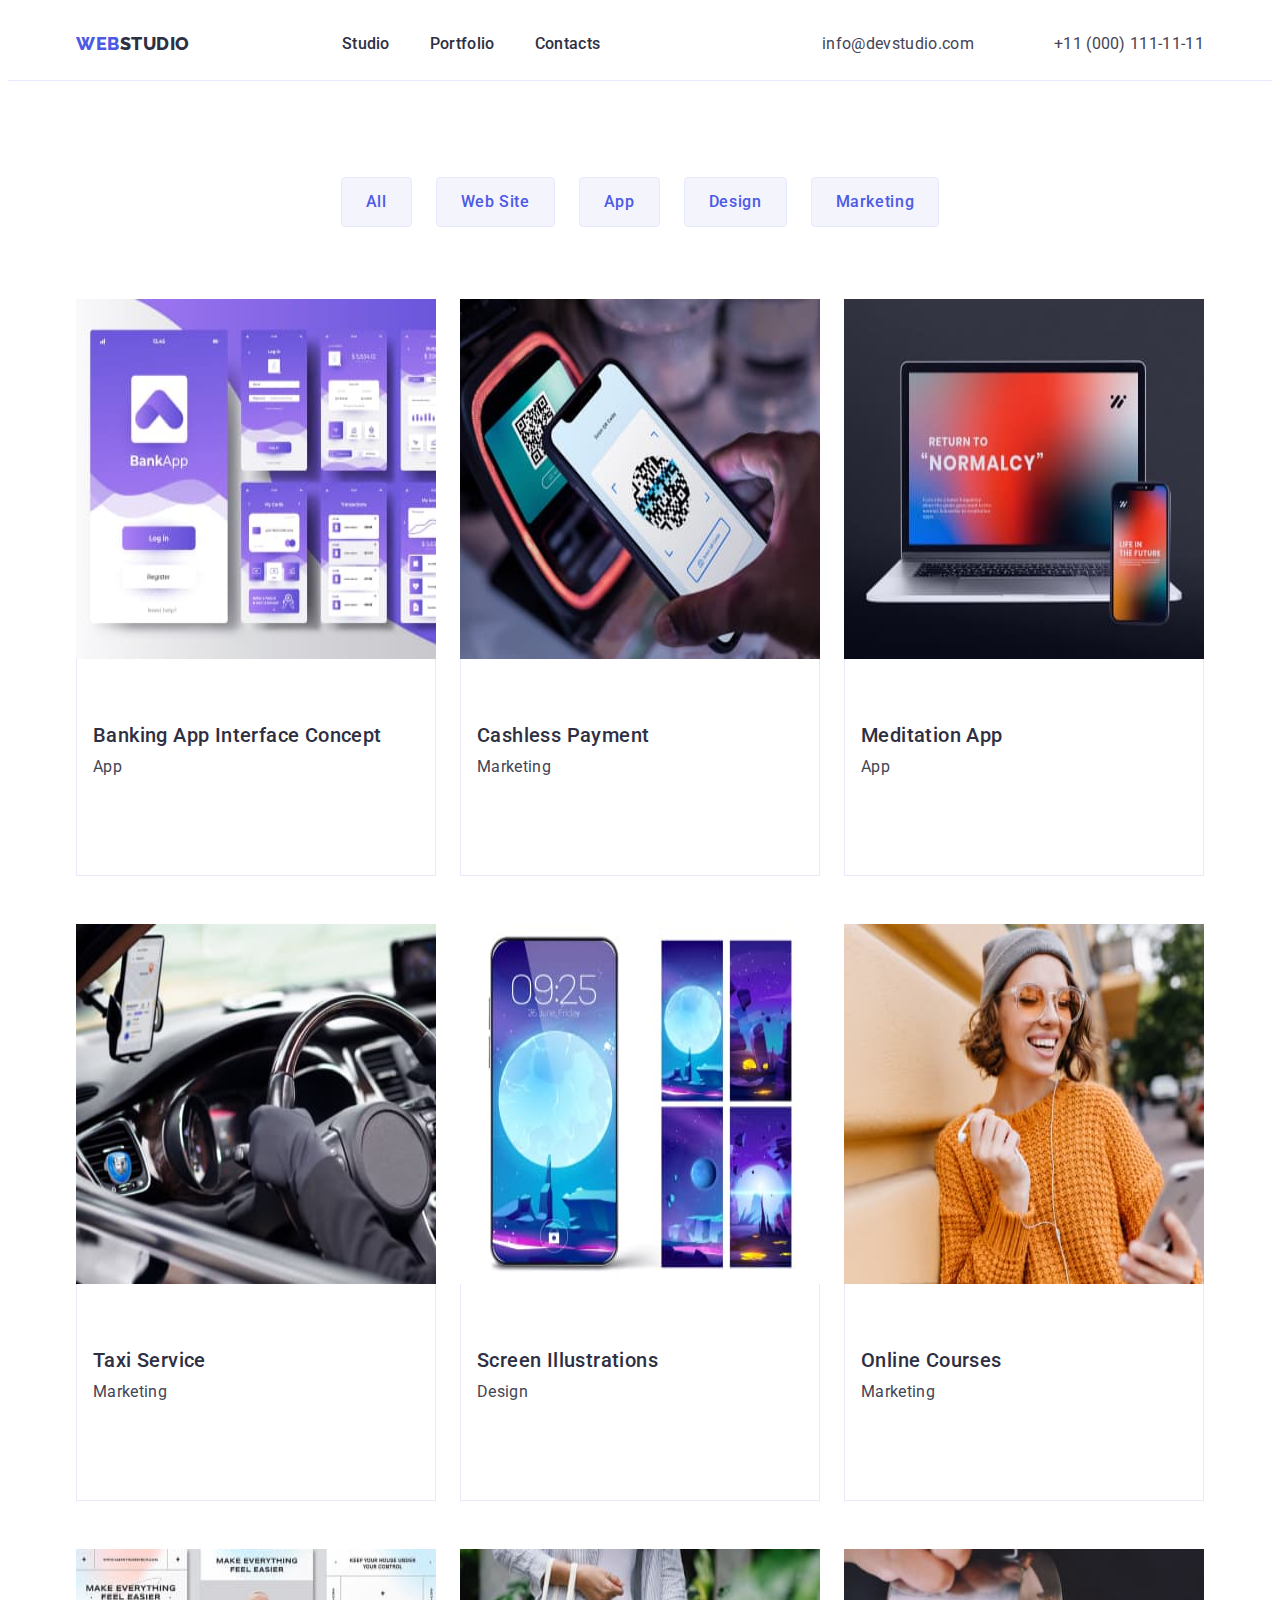
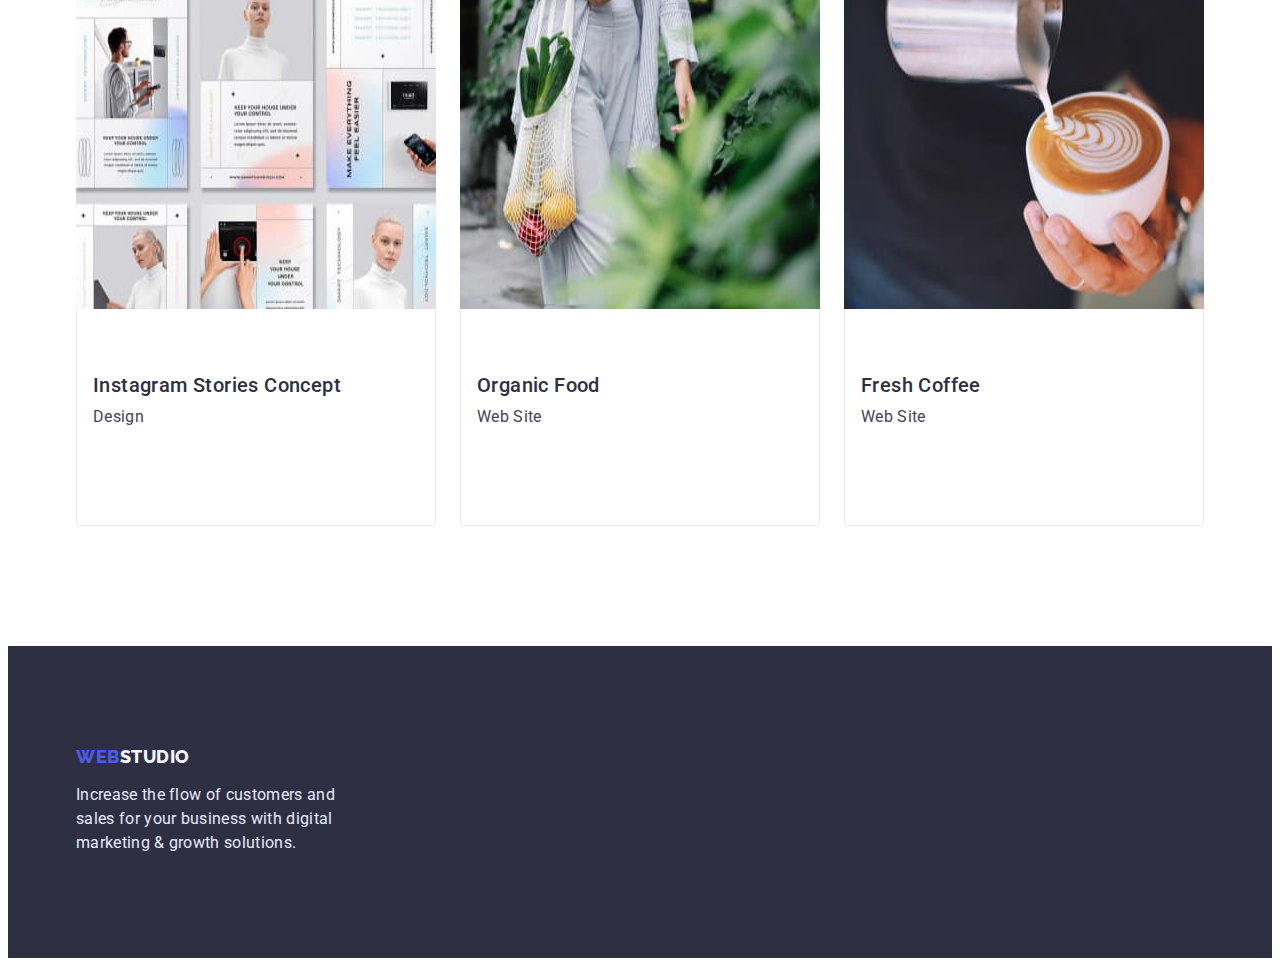
==== portfolio.html @ e3ccdee2 "Add files via upload" ====
<!DOCTYPE html>
<html lang="en">
  <head>
    <meta charset="UTF-8" />
    <meta http-equiv="X-UA-Compatible" content="IE=edge" />
    <meta name="viewport" content="width=device-width, initial-scale=1.0" />
    <title>WebStudio</title>
    <link rel="preconnect" href="https://fonts.googleapis.com" />
    <link rel="preconnect" href="https://fonts.gstatic.com" crossorigin />
    <link
      href="https://fonts.googleapis.com/css2?family=Roboto:wght@400;500;600;700&display=swap"
      rel="stylesheet"
    />
    <link rel="preconnect" href="https://fonts.googleapis.com" />
    <link rel="preconnect" href="https://fonts.gstatic.com" crossorigin />
    <link
      href="https://fonts.googleapis.com/css2?family=Raleway:wght@800&family=Roboto:wght@400;500;700&display=swap"
      rel="stylesheet"
    />
    <link
      rel="stylesheet"
      href="https://cdnjs.cloudflare.com/ajax/libs/modern-normalize/1.1.0/modern-normalize.min.css"
      integrity="sha512-wpPYUAdjBVSE4KJnH1VR1HeZfpl1ub8YT/NKx4PuQ5NmX2tKuGu6U/JRp5y+Y8XG2tV+wKQpNHVUX03MfMFn9Q=="
      crossorigin="anonymous"
      referrerpolicy="no-referrer"
    />
    <link rel="stylesheet" href="./css/styles.css" />
  </head>

  <body>
    <!-- header -->
    <header class="header">
      <div class="container header-container">
        <nav class="header-navigation">
          <a class="logo link" href="./index.html"
            >WEB <span class="logo-up-studio">Studio</span>
          </a>
          <ul class="header-list list">
            <li class="header-nav-item">
              <a class="header-nav-link link" href="./index.html">Studio</a>
            </li>
            <li class="header-nav-item">
              <a class="header-nav-link link" href="./portfolio.html"
                >Portfolio</a
              >
            </li>
            <li class="header-nav-item">
              <a class="header-nav-link link" href="">Contacts</a>
            </li>
          </ul>
        </nav>

        <address class="header-address">
          <ul class="header-list list">
            <li class="header-adrs-item">
              <a class="header-adrs-link link" href="mailto:info@devstudio.com"
                >info@devstudio.com</a
              >
            </li>
            <li class="header-adrs-item">
              <a class="header-adrs-link link" href="tel:+110001111111"
                >+11 (000) 111-11-11</a
              >
            </li>
          </ul>
        </address>
      </div>
    </header>

    <!-- main part -->
    <main>
      <!-- filter -->
      <section class="filter">
        <div class="container">
          <h1 hidden>Filter</h1>
          <ul class="filter-list list">
            <li><button class="filter-item" type="button">All</button></li>
            <li><button class="filter-item" type="button">Web Site</button></li>
            <li><button class="filter-item" type="button">App</button></li>
            <li><button class="filter-item" type="button">Design</button></li>
            <li>
              <button class="filter-item" type="button">Marketing</button>
            </li>
          </ul>

          <ul class="project-list list">
            <li class="project-item">
              <a class="link" href="">
                <img
                  src="./images/portfolio-9.jpg"
                  alt="Banking App Interface Concept"
                  width="360"
                  height="360"
                />
                <div class="project-div">
                  <h2 class="project-head">Banking App Interface Concept</h2>
                  <p class="project-text">App</p>
                </div>
              </a>
            </li>
            <li class="project-item">
              <a class="link" href="">
                <img
                  src="./images/portfolio-8.jpg"
                  alt="Cashless Payment"
                  width="360"
                  height="360"
                />
                <div class="project-div">
                  <h2 class="project-head">Cashless Payment</h2>
                  <p class="project-text">Marketing</p>
                </div>
              </a>
            </li>
            <li class="project-item">
              <a class="link" href="">
                <img
                  src="./images/portfolio-7.jpg"
                  alt="Meditaion App"
                  width="360"
                  height="360"
                />
                <div class="project-div">
                  <h2 class="project-head">Meditation App</h2>
                  <p class="project-text">App</p>
                </div>
              </a>
            </li>
            <li class="project-item">
              <a class="link" href="">
                <img
                  src="./images/portfolio-6.jpg"
                  alt="Taxi Service"
                  width="360"
                  height="360"
                />
                <div class="project-div">
                  <h2 class="project-head">Taxi Service</h2>
                  <p class="project-text">Marketing</p>
                </div>
              </a>
            </li>
            <li class="project-item">
              <a class="link" href="">
                <img
                  src="./images/portfolio-5.jpg"
                  alt="Screen Illustrations"
                  width="360"
                  height="360"
                />
                <div class="project-div">
                  <h2 class="project-head">Screen Illustrations</h2>
                  <p class="project-text">Design</p>
                </div>
              </a>
            </li>
            <li class="project-item">
              <a class="link" href="">
                <img
                  src="./images/portfolio-4.jpg"
                  alt="Online Courses"
                  width="360"
                  height="360"
                />
                <div class="project-div">
                  <h2 class="project-head">Online Courses</h2>
                  <p class="project-text">Marketing</p>
                </div>
              </a>
            </li>
            <li class="project-item">
              <a class="link" href="">
                <img
                  src="./images/portfolio-3.jpg"
                  alt="Instagram Stories Concept"
                  width="360"
                  height="360"
                />
                <div class="project-div">
                  <h2 class="project-head">Instagram Stories Concept</h2>
                  <p class="project-text">Design</p>
                </div>
              </a>
            </li>
            <li class="project-item">
              <a class="link" href="">
                <img
                  src="./images/portfolio-2.jpg"
                  alt="Organic Food"
                  width="360"
                  height="360"
                />
                <div class="project-div">
                  <h2 class="project-head">Organic Food</h2>
                  <p class="project-text">Web Site</p>
                </div>
              </a>
            </li>
            <li class="project-item">
              <a class="link" href="">
                <img
                  src="./images/portfolio-1.jpg"
                  alt="Fresh Coffee"
                  width="360"
                  height="360"
                />
                <div class="project-div">
                  <h2 class="project-head">Fresh Coffee</h2>
                  <p class="project-text">Web Site</p>
                </div>
              </a>
            </li>
          </ul>
        </div>
      </section>
    </main>

    <!-- footer -->
    <footer class="footer">
      <div class="container">
        <div class="footer-div">
          <a class="logo link" href="./index.html"
            >WEB <span class="logo-down-studio">Studio</span>
          </a>
          <p class="footer-par">
            Increase the flow of customers and sales for your business with
            digital marketing & growth solutions.
          </p>
        </div>
      </div>
    </footer>
  </body>
</html>
---- css/styles.css ----
* {
  box-sizing: border-box;
}

:root {
}

p,
h1,
h2,
h3,
h4,
h5,
h6 {
  margin: 0;
}

ul {
  margin: 0;
  padding-left: 0;
}

button {
  cursor: pointer;
}

address {
  font-style: normal;
}

img {
  display: block;
}

body {
  font-family: "Roboto", sans-serif;
  color: #434455;
  background-color: #ffffff;
}

.container {
  width: 1158px;
  padding-left: 15px;
  padding-right: 15px;
  margin: 0 auto;
}

.section {
  padding-top: 120px;
  padding-bottom: 120px;
}

/* Studio */
/* -------------HEADER------------- */

.header {
  display: flex;
  border-bottom: 1px solid #e7e9fc;
}

.header-navigation {
  display: flex;
  align-items: center;
  margin-right: auto;
}

.header-container {
  display: flex;
  align-items: center;
}

.logo {
  font-family: "Raleway", sans-serif;
  font-style: normal;
  font-weight: 800;
  font-size: 18px;
  line-height: 1.17;
  display: flex;
  align-items: center;
  letter-spacing: 0.03em;
  text-transform: uppercase;
  color: #4d5ae5;
  margin-right: 76px;
}

.logo-up-studio {
  font-family: "Raleway", sans-serif;
  font-style: normal;
  font-weight: 800;
  font-size: 18px;
  line-height: 1.17;
  display: flex;
  align-items: center;
  letter-spacing: 0.03em;
  text-transform: uppercase;
  color: #2e2f42;
  margin-right: 76px;
}

.header-list {
  height: 72px;
  gap: 40px;
  display: flex;
  align-items: center;
}

.list {
  list-style: none;
}

.link {
  text-decoration: none;
}

.header-nav-link {
  font-style: normal;
  font-weight: 500;
  font-size: 16px;
  line-height: 1.5;
  letter-spacing: 0.02em;
  color: #2e2f42;
  padding: 24px 0;
}

.header-nav-link:is(:hover, :focus) {
  font-style: normal;
  font-weight: 500;
  font-size: 16px;
  line-height: 1.5;
  letter-spacing: 0.02em;
  color: #404bbf;
}

.header-address {
  font-style: normal;
}

.header-adrs-item {
  margin-right: 40px;
}

.header-adrs-item:last-child {
  margin-right: 0;
}

.header-adrs-link {
  font-style: normal;
  font-weight: 400;
  font-size: 16px;
  line-height: 1.5;
  letter-spacing: 0.02em;
  color: #434455;
}

.header-adrs-link:is(:hover, :focus) {
  font-style: normal;
  font-weight: 400;
  font-size: 16px;
  line-height: 1.5;
  letter-spacing: 0.02em;
  color: #404bbf;
}

/* -----------HERO------------- */

.hero {
  padding: 188px 0;
  background: #2e2f42;
}

.hero-container {
  display: flex;
  flex-direction: column;
  align-items: center;
}

.hero-header {
  font-style: normal;
  max-width: 496px;
  font-size: 56px;
  line-height: 1.07;
  text-align: center;
  letter-spacing: 0.02em;
  color: #ffffff;
  /* margin-bottom: 48px; */
  padding-bottom: 48px;
  /* padding-left: 316px;
  padding-right: 316px; */
}

.hero-button {
  font-family: inherit;
  font-weight: 500;
  font-size: 16px;
  line-height: 1.5;
  min-width: 169px;
  height: 56px;
  padding: 16px 32px;
  margin-left: 478px;
  margin-right: 478px;
  letter-spacing: 0.04em;
  color: #ffffff;
  background: #4d5ae5;
  box-shadow: 0px 4px 4px rgba(0, 0, 0, 0.15);
  border: none;
  border-radius: 4px;
  cursor: pointer;
  display: block;
}

.hero-button:is(:hover, :focus) {
  background-color: #404bbf;
}

/* -----------SECTION 1------------- */

#section-first {
  padding-bottom: 0;
  padding: 120px 0;
}

.first-list {
  display: flex;
  gap: 24px;
}

.first-header {
  font-style: normal;
  font-weight: 500;
  font-size: 20px;
  line-height: 1.2;
  letter-spacing: 0.02em;
  color: #2e2f42;
  margin-bottom: 8px;
}

.first-par {
  width: 264px;
  font-size: 16px;
  line-height: 1.5;
  letter-spacing: 0.02em;
  color: #434455;
}

/* -----------SECTION 2------------- */

#section-second {
  padding-bottom: 120;
}

.second-head {
  font-style: normal;
  font-size: 36px;
  line-height: 1.11;
  text-align: center;
  letter-spacing: 0.02em;
  text-transform: capitalize;
  color: #2e2f42;
  margin-bottom: 72px;
}

.second-list {
  display: flex;
  gap: 24px;
}

.second-item {
  width: calc((100% - 48px) / 3);
}

.second-img {
  padding: 0px;
  border: 1px solid #e7e9fc;
}

/* -----------SECTION 3------------- */

#section-third {
  background: #f4f4fd;
  padding-top: 120px;
}

.third-list {
  display: flex;
  gap: 24px;
}

.third-head {
  font-style: normal;
  font-size: 36px;
  line-height: 1.11;
  text-align: center;
  letter-spacing: 0.02em;
  text-transform: capitalize;
  color: #2e2f42;
  margin-bottom: 72px;
}

.third-item {
  width: calc((100% - 72px) / 4);
  background-color: #ffffff;
  display: flex;
  flex-direction: column;
  align-items: center;
  box-shadow: 0px 1px 6px rgba(46, 47, 66, 0.08),
    0px 1px 1px rgba(46, 47, 66, 0.16), 0px 2px 1px rgba(46, 47, 66, 0.08);
  border-radius: 0px 0px 4px 4px;
}

.third-text {
  width: 232px;
  padding: 32px 16px;
  display: flex;
  flex-direction: column;
}

.third-header {
  font-style: normal;
  font-weight: 500;
  font-size: 20px;
  line-height: 1.2;
  text-align: center;
  letter-spacing: 0.02em;
  color: #2e2f42;
  margin-bottom: 8px;
}

.third-par {
  font-size: 16px;
  line-height: 1.5;
  text-align: center;
  letter-spacing: 0.02em;
  color: #434455;
}

/* -----------FOOTER------------- */

.footer {
  background: #2e2f42;
  height: 312px;
  padding: 100px 0;
  margin: 0 auto;
}

.footer-div {
  height: 112px;
}

.footer-logo {
  display: inline-block;
  margin-bottom: 16px;
}

.logo-down-studio {
  font-family: "Raleway", sans-serif;
  font-style: normal;
  font-weight: 800;
  font-size: 18px;
  line-height: 1.17;
  display: flex;
  align-items: center;
  letter-spacing: 0.03em;
  text-transform: uppercase;
  color: #f4f4fd;
}

.footer-par {
  max-width: 264px;
  font-size: 16px;
  line-height: 1.5;
  letter-spacing: 0.02em;
  color: #e7e9fc;
  margin-top: 16px;
}

/* Portfolio */
/* -----------FILTER------------- */

.filter {
  padding: 96px 0 120px;
}

.filter-list {
  display: flex;
  flex-direction: row;
  margin-bottom: 72px;
  justify-content: center;
  gap: 24px;
}

.filter-item {
  font-family: "Roboto", sans-serif;
  font-style: normal;
  font-weight: 500;
  font-size: 16px;
  line-height: 1.5;
  display: flex;
  align-items: center;
  text-align: center;
  letter-spacing: 0.04em;
  background: #f4f4fd;
  color: #4d5ae5;
  border: 1px solid #e7e9fc;
  border-radius: 4px;
  padding: 12px 24px;
}

.filter-item:is(:hover, :focus) {
  font-family: "Roboto", sans-serif;
  font-style: normal;
  font-weight: 500;
  font-size: 16px;
  line-height: 1.5;
  display: flex;
  align-items: center;
  text-align: center;
  letter-spacing: 0.04em;
  background-color: #404bbf;
  color: #ffffff;
  cursor: pointer;
  border: 1px solid transparent;
}

/* -----------PROJECTS------------- */

.project-list {
  display: flex;
  flex-wrap: wrap;
  margin-top: 72px;
  column-gap: 24px;
  row-gap: 48px;
}

.project-item {
  width: calc((100% - 48px) / 3);
}

.project-div {
  padding: 32px 16px;
  border: 1px solid #e7e9fc;
  border-top: none;
}

.project-head {
  font-style: normal;
  font-weight: 500;
  font-size: 20px;
  line-height: 1.2;
  letter-spacing: 0.02em;
  color: #2e2f42;
  margin-top: 32px;
  margin-bottom: 8px;
}

.project-text {
  font-size: 16px;
  line-height: 1.5;
  letter-spacing: 0.02em;
  color: #434455;
  margin-bottom: 64px;
}

/* пример смены цвета при наведении на елемент
.header-link:hover{
    color: blue;
} 
пример смены цвета при зажимании елемента
.header-link:focus{
    color: blue;
}
это же, но компактнее
.header-link:is(:hover, :focus) {
    color: blue;

У рядкових і рядково-блокових елементів є 
правий або, у разі зображень, нижній проміжок. 
Це не margin або padding, а буквально порожнє 
місце - особливість того, як браузер розташовує 
рядковий контент в рядку.

Проміжок рядкових елементів
Величина цього проміжку визначається розміром 
тексту найближчого предка з явно встановленим 
значенням або, якщо такий предок відсутній, 
використовується розмір шрифту браузера за 
замовчуванням - 16px. Тому у кнопок, посилань, 
спанів, полів введення та інших рядкових 
елементів за замовчуванням буде проміжок 
4px - 1/4 розміру шрифту найближчого предка.
*/
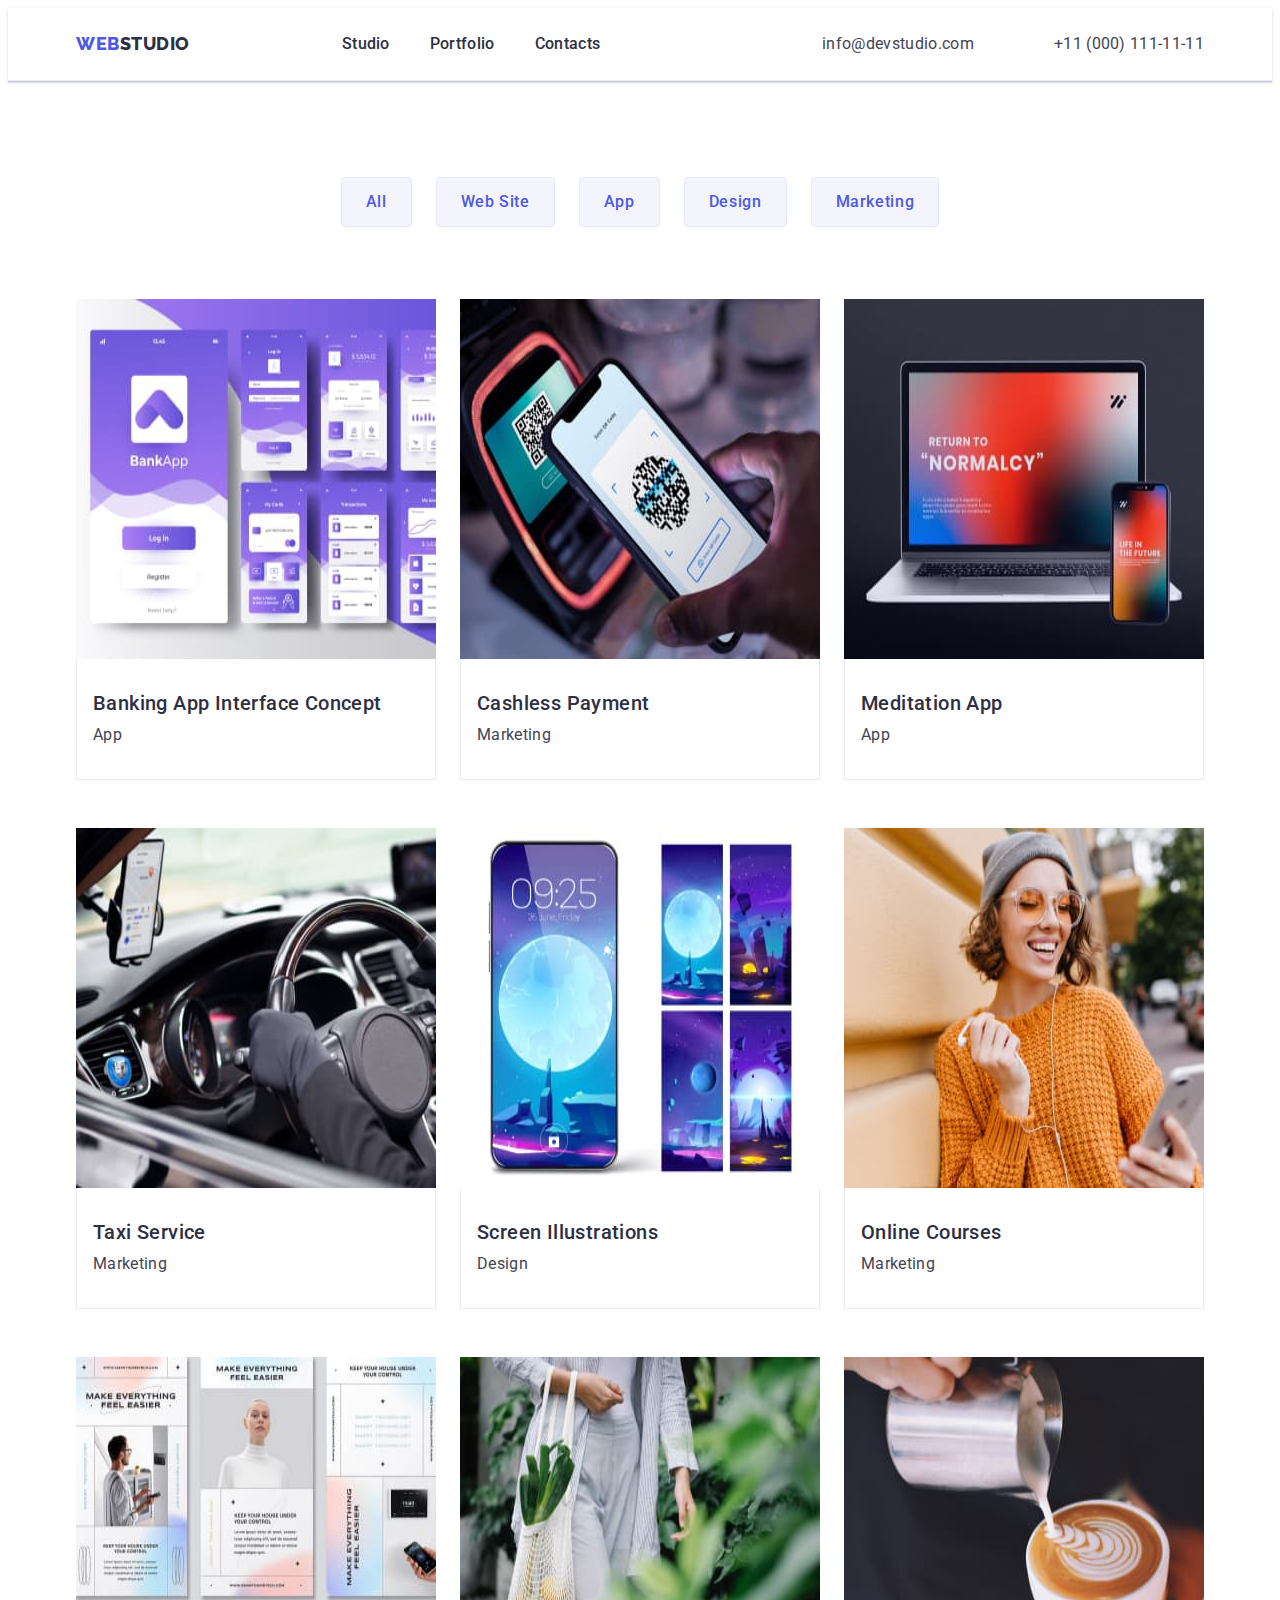
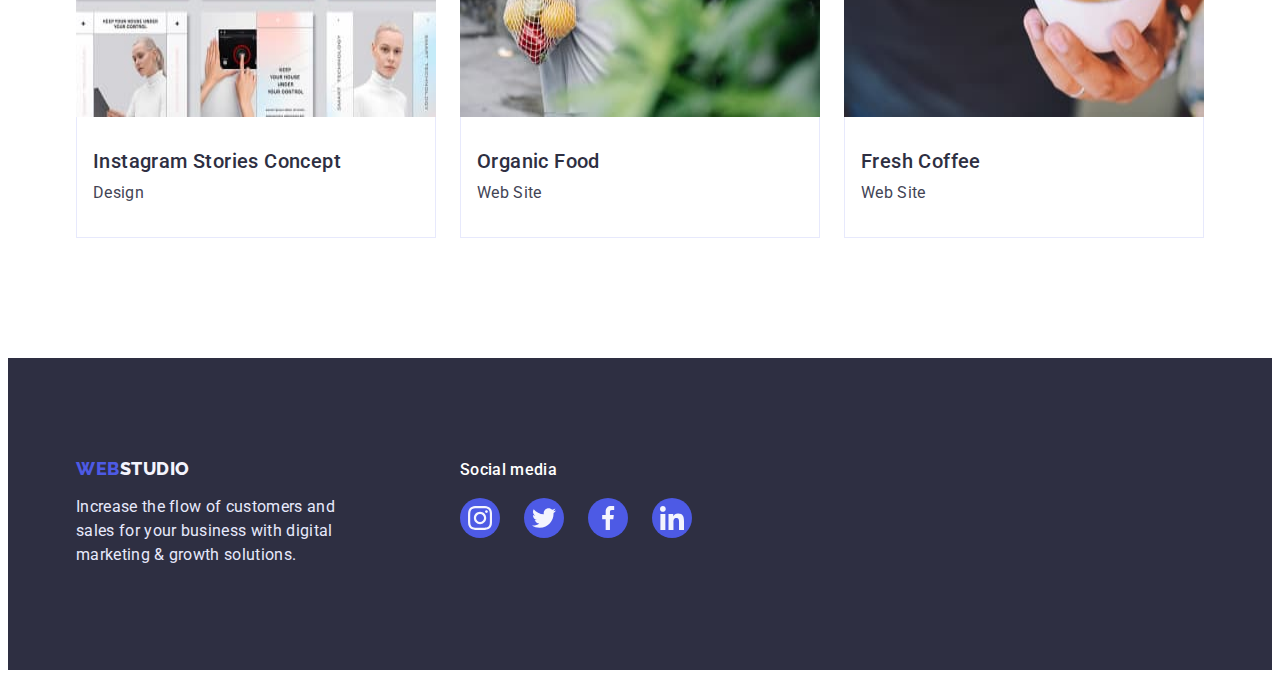
==== commit c1290914: "add icons, update html and css files" ====
--- a/portfolio.html
+++ b/portfolio.html
@@ -83,9 +83,10 @@
             </li>
           </ul>
 
+          <!-- projects -->
           <ul class="project-list list">
             <li class="project-item">
-              <a class="link" href="">
+              <a class="link project-link" href="">
                 <img
                   src="./images/portfolio-9.jpg"
                   alt="Banking App Interface Concept"
@@ -217,9 +218,9 @@
 
     <!-- footer -->
     <footer class="footer">
-      <div class="container">
+      <div class="footer-container container">
         <div class="footer-div">
-          <a class="logo link" href="./index.html"
+          <a class="logo link footer-logo" href="./index.html"
             >WEB <span class="logo-down-studio">Studio</span>
           </a>
           <p class="footer-par">
@@ -227,6 +228,40 @@
             digital marketing & growth solutions.
           </p>
         </div>
+
+        <div class="footer-soc">
+          <p class="soc-text">Social media</p>
+          <ul class="social-list list">
+            <li class="social-list-item">
+              <a href="#" class="footer-social-link icon-instagram">
+                <svg class="footer-social-icon">
+                  <use href="./images/icons/sprite.svg#icon-instagram-2"></use>
+                </svg>
+              </a>
+            </li>
+            <li class="social-list-item">
+              <a href="#" class="footer-social-link icon-twitter">
+                <svg class="footer-social-icon">
+                  <use href="./images/icons/sprite.svg#icon-twitter-1"></use>
+                </svg>
+              </a>
+            </li>
+            <li class="social-list-item">
+              <a href="#" class="footer-social-link icon-facebook">
+                <svg class="footer-social-icon">
+                  <use href="./images/icons/sprite.svg#icon-facebook-1"></use>
+                </svg>
+              </a>
+            </li>
+            <li class="social-list-item">
+              <a href="#" class="footer-social-link icon-linkedin">
+                <svg class="footer-social-icon">
+                  <use href="./images/icons/sprite.svg#icon-linkedin-1"></use>
+                </svg>
+              </a>
+            </li>
+          </ul>
+        </div>
       </div>
     </footer>
   </body>
--- a/css/styles.css
+++ b/css/styles.css
@@ -56,6 +56,8 @@
 .header {
   display: flex;
   border-bottom: 1px solid #e7e9fc;
+  box-shadow: 0px 2px 1px rgba(46, 47, 66, 0.08),
+    0px 1px 1px rgba(46, 47, 66, 0.16), 0px 1px 6px rgba(46, 47, 66, 0.08);
 }
 
 .header-navigation {
@@ -165,8 +167,17 @@
 
 .hero {
   padding: 188px 0;
-  background: #2e2f42;
-}
+  background-image: linear-gradient(
+      rgba(46, 47, 66, 0.7),
+      rgba(46, 47, 66, 0.7)
+    ),
+    url("../images/people-office\ 1.jpg");
+  background-size: cover;
+}
+
+/* .hero-dark-bg {
+  background-image: ;
+} */
 
 .hero-container {
   display: flex;
@@ -215,8 +226,44 @@
 /* -----------SECTION 1------------- */
 
 #section-first {
+  padding-top: 120px;
   padding-bottom: 0;
-  padding: 120px 0;
+}
+
+.svg-item {
+  width: 264px;
+  height: 112px;
+  background: #f4f4fd;
+  border-radius: 4px;
+  margin-bottom: 8px;
+}
+
+.first-svg {
+  background-image: url("../images/antenna\ 1.svg");
+  background-repeat: no-repeat;
+  background-position: center center;
+  background-size: 64px 64px;
+}
+
+.second-svg {
+  background-image: url("../images/clock\ 1.svg");
+  background-repeat: no-repeat;
+  background-position: center center;
+  background-size: 64px 64px;
+}
+
+.third-svg {
+  background-image: url("../images/diagram\ 1.svg");
+  background-repeat: no-repeat;
+  background-position: center center;
+  background-size: 64px 64px;
+}
+
+.fourth-svg {
+  background-image: url("../images/astronaut\ 1.svg");
+  background-repeat: no-repeat;
+  background-position: center center;
+  background-size: 64px 64px;
 }
 
 .first-list {
@@ -308,7 +355,7 @@
 }
 
 .third-text {
-  width: 232px;
+  min-width: 232px;
   padding: 32px 16px;
   display: flex;
   flex-direction: column;
@@ -331,6 +378,69 @@
   text-align: center;
   letter-spacing: 0.02em;
   color: #434455;
+  margin-bottom: 8px;
+}
+
+.social-list {
+  height: 40px;
+  display: flex;
+  align-items: center;
+  gap: 24px;
+}
+
+.social-list-link {
+  width: 40px;
+  height: 40px;
+  background: #4d5ae5;
+  padding: 12px;
+  border-radius: 50%;
+  display: inline-block;
+}
+
+.social-list-icon {
+  width: 16px;
+  height: 16px;
+  color: #f4f4fd;
+}
+
+/* ----------SECTION 4----------- */
+
+.fourth-head {
+  font-style: normal;
+  font-size: 36px;
+  line-height: 1.11;
+  text-align: center;
+  letter-spacing: 0.02em;
+  text-transform: capitalize;
+  color: #2e2f42;
+  margin-bottom: 72px;
+}
+
+.fourth-list {
+  display: flex;
+  align-items: center;
+  gap: 24px;
+}
+
+.fourth-item {
+  width: 168px;
+  height: 88px;
+  border: 1px solid #8e8f99;
+  border-radius: 4px;
+  display: flex;
+  justify-content: center;
+  align-items: center;
+}
+
+.fourth-svgs {
+  width: 168px;
+  max-height: 88px;
+}
+
+.fourth-logo {
+  max-width: 104px;
+  min-height: 56px;
+  padding: 16px 32px;
 }
 
 /* -----------FOOTER------------- */
@@ -342,12 +452,15 @@
   margin: 0 auto;
 }
 
+.footer-container {
+  display: flex;
+}
+
 .footer-div {
   height: 112px;
 }
 
 .footer-logo {
-  display: inline-block;
   margin-bottom: 16px;
 }
 
@@ -371,6 +484,36 @@
   letter-spacing: 0.02em;
   color: #e7e9fc;
   margin-top: 16px;
+}
+
+.footer-soc {
+  margin-left: 120px;
+}
+
+.soc-text {
+  font-style: normal;
+  font-weight: 500;
+  font-size: 16px;
+  line-height: 1.5;
+  letter-spacing: 0.02em;
+  color: #ffffff;
+  margin-bottom: 16px;
+}
+
+.footer-social-link {
+  width: 40px;
+  height: 40px;
+  display: flex;
+  align-content: center;
+  background: #4d5ae5;
+  padding: 8px;
+  border-radius: 50%;
+  display: inline-block;
+}
+
+.footer-social-icon {
+  width: 24px;
+  height: 24px;
 }
 
 /* Portfolio */
@@ -435,6 +578,15 @@
   width: calc((100% - 48px) / 3);
 }
 
+.project-link {
+}
+
+.project-item:is(:hover, :focus) {
+  border: 1px solid #f4f4fd;
+  box-shadow: 0px 1px 6px rgba(46, 47, 66, 0.08),
+    0px 1px 1px rgba(46, 47, 66, 0.16), 0px 2px 1px rgba(46, 47, 66, 0.08);
+}
+
 .project-div {
   padding: 32px 16px;
   border: 1px solid #e7e9fc;
@@ -448,7 +600,6 @@
   line-height: 1.2;
   letter-spacing: 0.02em;
   color: #2e2f42;
-  margin-top: 32px;
   margin-bottom: 8px;
 }
 
@@ -457,7 +608,6 @@
   line-height: 1.5;
   letter-spacing: 0.02em;
   color: #434455;
-  margin-bottom: 64px;
 }
 
 /* пример смены цвета при наведении на елемент
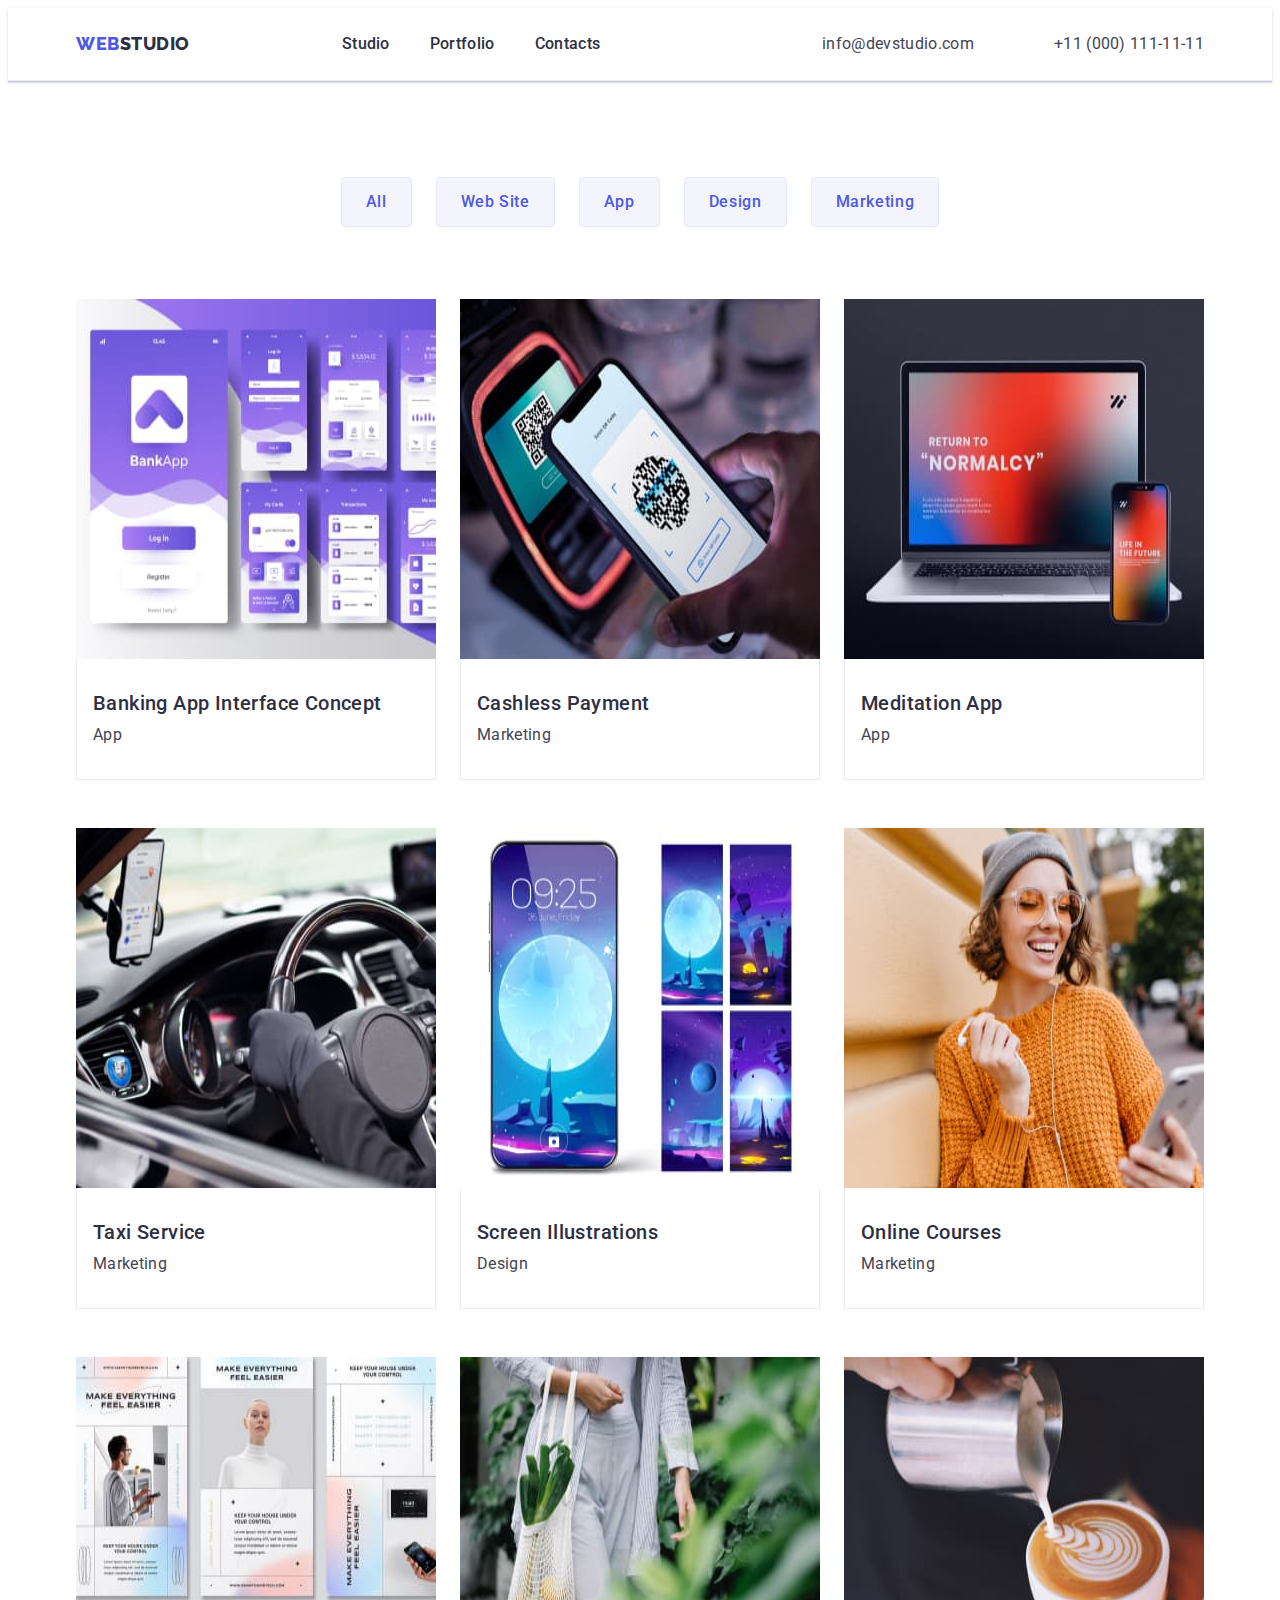
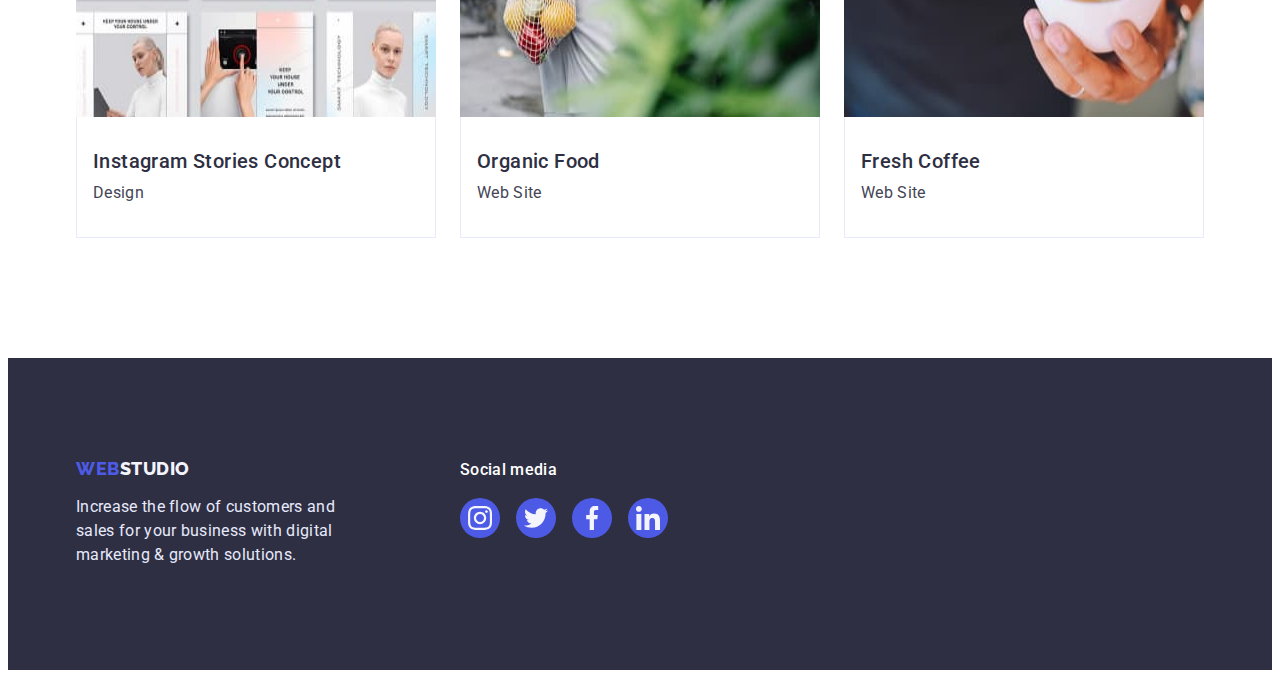
==== commit 565aa74c: "update css files, icons" ====
--- a/portfolio.html
+++ b/portfolio.html
@@ -86,7 +86,7 @@
           <!-- projects -->
           <ul class="project-list list">
             <li class="project-item">
-              <a class="link project-link" href="">
+              <a class="project-link link" href="">
                 <img
                   src="./images/portfolio-9.jpg"
                   alt="Banking App Interface Concept"
@@ -100,7 +100,7 @@
               </a>
             </li>
             <li class="project-item">
-              <a class="link" href="">
+              <a class="project-link link" href="">
                 <img
                   src="./images/portfolio-8.jpg"
                   alt="Cashless Payment"
@@ -114,7 +114,7 @@
               </a>
             </li>
             <li class="project-item">
-              <a class="link" href="">
+              <a class="project-link link" href="">
                 <img
                   src="./images/portfolio-7.jpg"
                   alt="Meditaion App"
@@ -128,7 +128,7 @@
               </a>
             </li>
             <li class="project-item">
-              <a class="link" href="">
+              <a class="project-link link" href="">
                 <img
                   src="./images/portfolio-6.jpg"
                   alt="Taxi Service"
@@ -142,7 +142,7 @@
               </a>
             </li>
             <li class="project-item">
-              <a class="link" href="">
+              <a class="project-link link" href="">
                 <img
                   src="./images/portfolio-5.jpg"
                   alt="Screen Illustrations"
@@ -156,7 +156,7 @@
               </a>
             </li>
             <li class="project-item">
-              <a class="link" href="">
+              <a class="project-link link" href="">
                 <img
                   src="./images/portfolio-4.jpg"
                   alt="Online Courses"
@@ -170,7 +170,7 @@
               </a>
             </li>
             <li class="project-item">
-              <a class="link" href="">
+              <a class="project-link link" href="">
                 <img
                   src="./images/portfolio-3.jpg"
                   alt="Instagram Stories Concept"
@@ -184,7 +184,7 @@
               </a>
             </li>
             <li class="project-item">
-              <a class="link" href="">
+              <a class="project-link link" href="">
                 <img
                   src="./images/portfolio-2.jpg"
                   alt="Organic Food"
@@ -198,7 +198,7 @@
               </a>
             </li>
             <li class="project-item">
-              <a class="link" href="">
+              <a class="project-link link" href="">
                 <img
                   src="./images/portfolio-1.jpg"
                   alt="Fresh Coffee"
@@ -231,32 +231,32 @@
 
         <div class="footer-soc">
           <p class="soc-text">Social media</p>
-          <ul class="social-list list">
-            <li class="social-list-item">
+          <ul class="footer-social-list list">
+            <li class="footer-social-item">
               <a href="#" class="footer-social-link icon-instagram">
-                <svg class="footer-social-icon">
-                  <use href="./images/icons/sprite.svg#icon-instagram-2"></use>
-                </svg>
-              </a>
-            </li>
-            <li class="social-list-item">
+                <svg class="footer-social-icon" width="24px" height="24px">
+                  <use href="./images/icons.svg#icon-instagram-2"></use>
+                </svg>
+              </a>
+            </li>
+            <li class="footer-social-item">
               <a href="#" class="footer-social-link icon-twitter">
-                <svg class="footer-social-icon">
-                  <use href="./images/icons/sprite.svg#icon-twitter-1"></use>
-                </svg>
-              </a>
-            </li>
-            <li class="social-list-item">
+                <svg class="footer-social-icon" width="24px" height="24px">
+                  <use href="./images/icons.svg#icon-twitter-1"></use>
+                </svg>
+              </a>
+            </li>
+            <li class="footer-social-item">
               <a href="#" class="footer-social-link icon-facebook">
-                <svg class="footer-social-icon">
-                  <use href="./images/icons/sprite.svg#icon-facebook-1"></use>
-                </svg>
-              </a>
-            </li>
-            <li class="social-list-item">
+                <svg class="footer-social-icon" width="24px" height="24px">
+                  <use href="./images/icons.svg#icon-facebook-1"></use>
+                </svg>
+              </a>
+            </li>
+            <li class="footer-social-item">
               <a href="#" class="footer-social-link icon-linkedin">
-                <svg class="footer-social-icon">
-                  <use href="./images/icons/sprite.svg#icon-linkedin-1"></use>
+                <svg class="footer-social-icon" width="24px" height="24px">
+                  <use href="./images/icons.svg#icon-linkedin-1"></use>
                 </svg>
               </a>
             </li>
--- a/css/styles.css
+++ b/css/styles.css
@@ -166,23 +166,22 @@
 /* -----------HERO------------- */
 
 .hero {
-  padding: 188px 0;
+  max-width: 1440px;
   background-image: linear-gradient(
       rgba(46, 47, 66, 0.7),
       rgba(46, 47, 66, 0.7)
     ),
     url("../images/people-office\ 1.jpg");
+  background-repeat: no-repeat;
+  background-position: center;
   background-size: cover;
 }
 
-/* .hero-dark-bg {
-  background-image: ;
-} */
-
 .hero-container {
   display: flex;
   flex-direction: column;
   align-items: center;
+  padding: 188px 0;
 }
 
 .hero-header {
@@ -236,36 +235,14 @@
   background: #f4f4fd;
   border-radius: 4px;
   margin-bottom: 8px;
-}
-
-.first-svg {
-  background-image: url("../images/antenna\ 1.svg");
+  display: flex;
+  align-items: center;
+  justify-content: center;
   background-repeat: no-repeat;
   background-position: center center;
   background-size: 64px 64px;
 }
 
-.second-svg {
-  background-image: url("../images/clock\ 1.svg");
-  background-repeat: no-repeat;
-  background-position: center center;
-  background-size: 64px 64px;
-}
-
-.third-svg {
-  background-image: url("../images/diagram\ 1.svg");
-  background-repeat: no-repeat;
-  background-position: center center;
-  background-size: 64px 64px;
-}
-
-.fourth-svg {
-  background-image: url("../images/astronaut\ 1.svg");
-  background-repeat: no-repeat;
-  background-position: center center;
-  background-size: 64px 64px;
-}
-
 .first-list {
   display: flex;
   gap: 24px;
@@ -329,6 +306,7 @@
 
 .third-list {
   display: flex;
+  justify-content: center;
   gap: 24px;
 }
 
@@ -391,16 +369,21 @@
 .social-list-link {
   width: 40px;
   height: 40px;
-  background: #4d5ae5;
+  background-color: #4d5ae5;
   padding: 12px;
   border-radius: 50%;
   display: inline-block;
+  display: flex;
+  align-items: center;
+  justify-content: center;
+}
+
+.social-list-link:is(:hover, :focus) {
+  background-color: #404bbf;
 }
 
 .social-list-icon {
-  width: 16px;
-  height: 16px;
-  color: #f4f4fd;
+  fill: #f4f4fd;
 }
 
 /* ----------SECTION 4----------- */
@@ -423,24 +406,30 @@
 }
 
 .fourth-item {
-  width: 168px;
+  width: calc((100% - 120px) / 6);
   height: 88px;
+}
+
+.fourth-link {
+  width: 100%;
+  height: 100%;
   border: 1px solid #8e8f99;
   border-radius: 4px;
   display: flex;
   justify-content: center;
   align-items: center;
+  color: #8e8f99;
+}
+
+.fourth-link:is(:hover, :focus) {
+  border-color: #404bbf;
+  color: #404bbf;
 }
 
 .fourth-svgs {
-  width: 168px;
-  max-height: 88px;
-}
-
-.fourth-logo {
-  max-width: 104px;
-  min-height: 56px;
-  padding: 16px 32px;
+  width: 100%;
+  height: 100%;
+  fill: currentColor;
 }
 
 /* -----------FOOTER------------- */
@@ -454,10 +443,12 @@
 
 .footer-container {
   display: flex;
+  align-items: baseline;
 }
 
 .footer-div {
   height: 112px;
+  margin-right: 120px;
 }
 
 .footer-logo {
@@ -486,10 +477,6 @@
   margin-top: 16px;
 }
 
-.footer-soc {
-  margin-left: 120px;
-}
-
 .soc-text {
   font-style: normal;
   font-weight: 500;
@@ -500,20 +487,36 @@
   margin-bottom: 16px;
 }
 
-.footer-social-link {
+.footer-social-list {
+  gap: 16px;
+  height: 40px;
+  display: flex;
+  align-items: center;
+}
+
+.footer-social-item {
   width: 40px;
   height: 40px;
-  display: flex;
-  align-content: center;
-  background: #4d5ae5;
+}
+
+.footer-social-link {
+  width: 100%;
+  height: 100%;
+  background-color: #4d5ae5;
+  border-radius: 50%;
   padding: 8px;
-  border-radius: 50%;
   display: inline-block;
+  display: flex;
+  align-items: center;
+  justify-content: center;
+}
+
+.footer-social-link:is(:hover, :focus) {
+  background-color: #31d0aa;
 }
 
 .footer-social-icon {
-  width: 24px;
-  height: 24px;
+  fill: #f4f4fd;
 }
 
 /* Portfolio */
@@ -562,6 +565,8 @@
   color: #ffffff;
   cursor: pointer;
   border: 1px solid transparent;
+  box-shadow: 0px 3px 1px rgba(0, 0, 0, 0.1), 0px 2px 1px rgba(0, 0, 0, 0.08),
+    0px 2px 2px rgba(0, 0, 0, 0.12);
 }
 
 /* -----------PROJECTS------------- */
@@ -579,10 +584,11 @@
 }
 
 .project-link {
-}
-
-.project-item:is(:hover, :focus) {
-  border: 1px solid #f4f4fd;
+  display: block;
+  box-shadow: none;
+}
+
+.project-link:is(:hover, :focus) {
   box-shadow: 0px 1px 6px rgba(46, 47, 66, 0.08),
     0px 1px 1px rgba(46, 47, 66, 0.16), 0px 2px 1px rgba(46, 47, 66, 0.08);
 }
